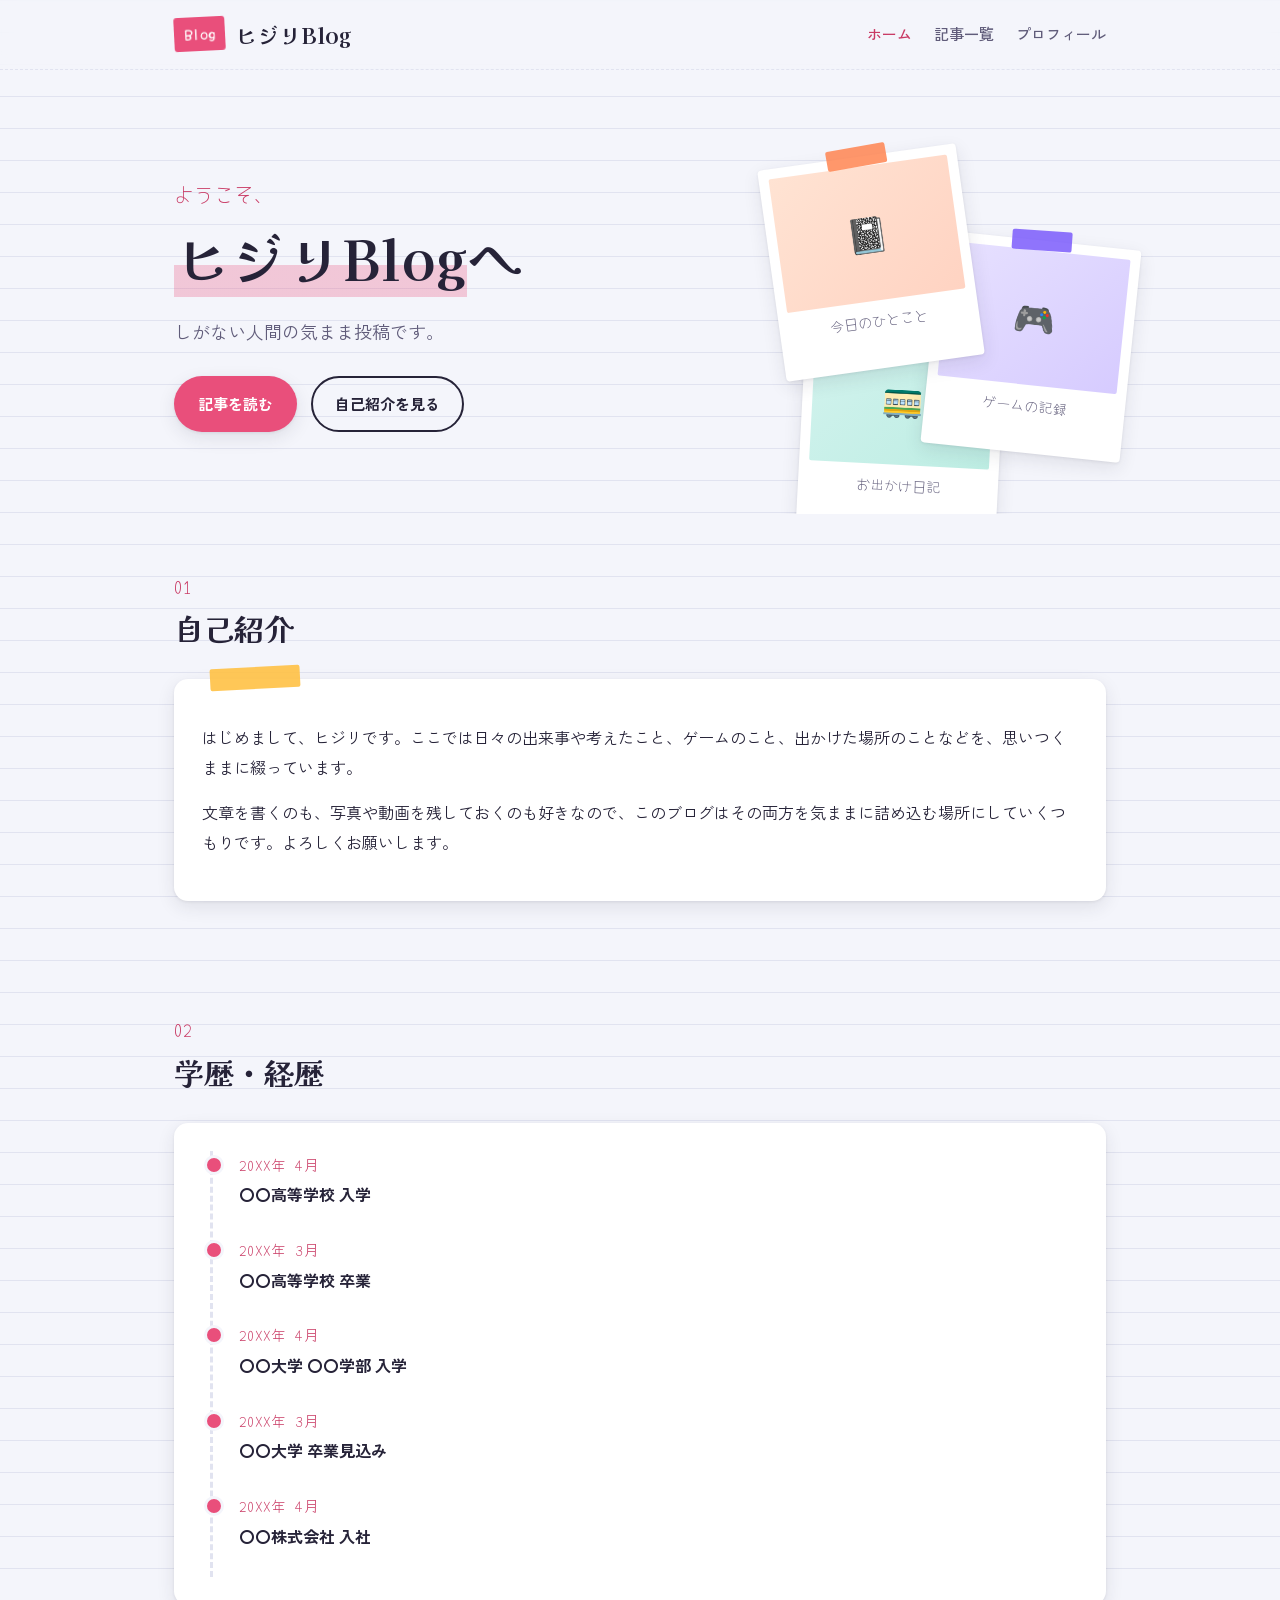
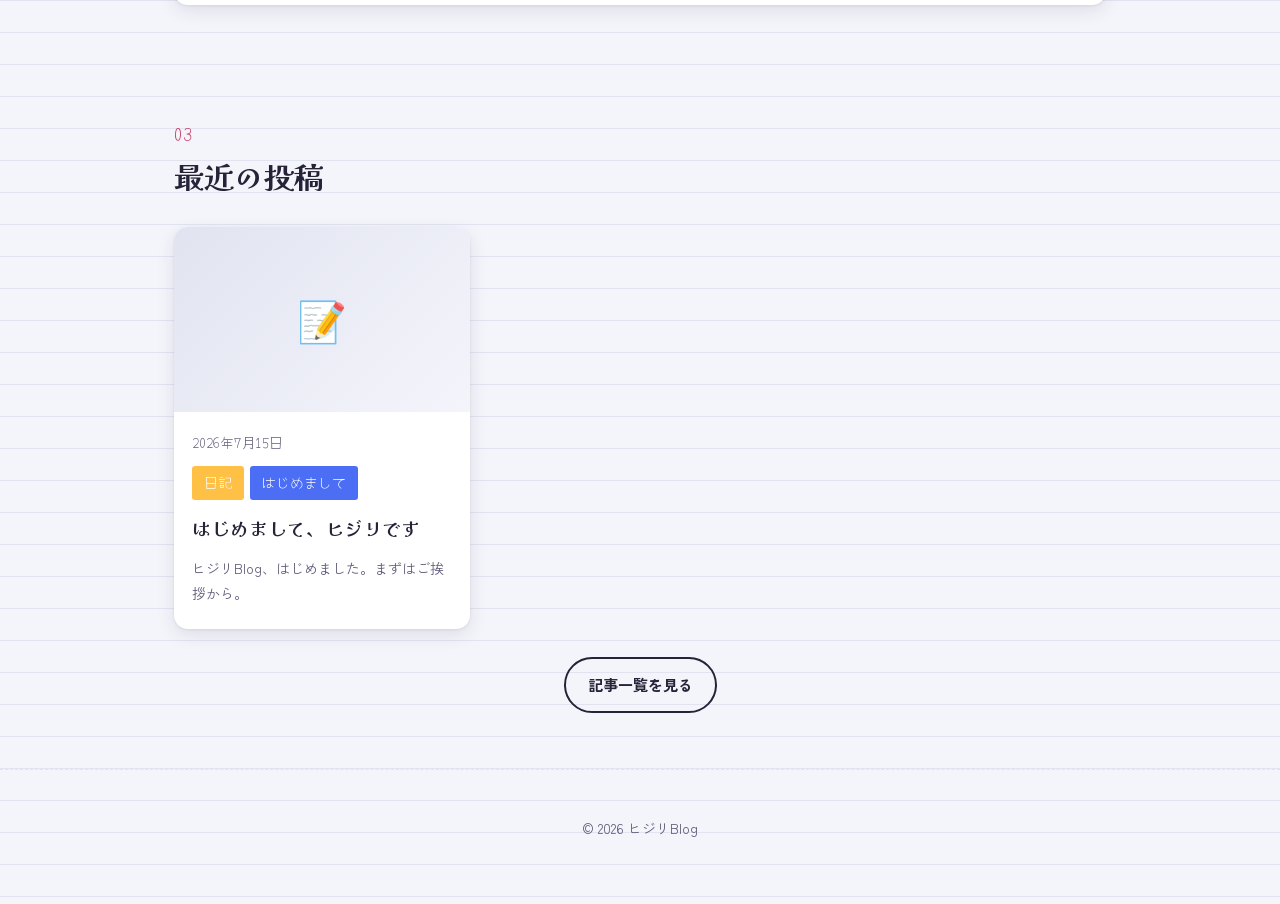
==== index.html @ 1317c4c9 "Add files via upload" ====
<!DOCTYPE html>
<html lang="ja">
<head>
<meta charset="UTF-8">
<meta name="viewport" content="width=device-width, initial-scale=1.0">
<title>ヒジリBlog — 日々を、彩り豊かに。</title>
<meta name="description" content="ヒジリBlog。自己紹介や経歴、日々の出来事、ゲームやお出かけの記録を綴る個人ブログ。">
<link rel="stylesheet" href="css/style.css">
</head>
<body>

<header class="site-header">
  <div class="wrap">
    <a href="index.html" class="brand-mark" style="text-decoration:none;">
      <span class="tape">Blog</span> ヒジリBlog
    </a>
    <nav class="main-nav">
      <a href="index.html">ホーム</a>
      <a href="blog.html">記事一覧</a>
      <a href="index.html#about">プロフィール</a>
    </nav>
  </div>
</header>

<section class="hero">
  <div class="wrap hero-inner">
    <div>
      <span class="hero-eyebrow">ようこそ、</span>
      <h1><span class="tape-title">ヒジリBlog</span>へ</h1>
      <p class="lead" id="hero-lead">しがない人間の気まま投稿です。</p>
      <div class="hero-actions">
        <a href="blog.html" class="btn btn-primary">記事を読む</a>
        <a href="index.html#about" class="btn btn-outline">自己紹介を見る</a>
      </div>
    </div>
    <div class="polaroid-stack" aria-hidden="true">
      <figure class="polaroid p1">
        <div class="washi" style="background:var(--cat-diary);"></div>
        <div class="frame" style="background:linear-gradient(135deg,#FFE3D3,#FFD3C2);">📓</div>
        <figcaption>今日のひとこと</figcaption>
      </figure>
      <figure class="polaroid p2">
        <div class="washi" style="background:var(--cat-game);"></div>
        <div class="frame" style="background:linear-gradient(135deg,#E7E1FF,#D6CBFF);">🎮</div>
        <figcaption>ゲームの記録</figcaption>
      </figure>
      <figure class="polaroid p3">
        <div class="washi" style="background:var(--cat-outing);"></div>
        <div class="frame" style="background:linear-gradient(135deg,#D3F3EE,#BDEDE3);">🚃</div>
        <figcaption>お出かけ日記</figcaption>
      </figure>
    </div>
  </div>
</section>

<section id="about">
  <div class="wrap">
    <div class="section-head">
      <span class="section-eyebrow">01</span>
      <h2>自己紹介</h2>
    </div>
    <div class="card about-card">
      <div class="washi-strip"></div>
      <div id="bio-content" class="bio">
        <p>読み込み中…</p>
      </div>
    </div>
  </div>
</section>

<section id="history">
  <div class="wrap">
    <div class="section-head">
      <span class="section-eyebrow">02</span>
      <h2>学歴・経歴</h2>
    </div>
    <div class="card">
      <ol class="timeline" id="timeline"></ol>
    </div>
  </div>
</section>

<section id="latest">
  <div class="wrap">
    <div class="section-head">
      <span class="section-eyebrow">03</span>
      <h2>最近の投稿</h2>
    </div>
    <div class="post-grid" id="latest-posts">
      <div class="empty-state"><div class="stamp">読み込み中…</div></div>
    </div>
    <div style="text-align:center;margin-top:28px;">
      <a href="blog.html" class="btn btn-outline">記事一覧を見る</a>
    </div>
  </div>
</section>

<footer class="site-footer">
  <div class="wrap">
    <p>© <span id="year"></span> ヒジリBlog</p>
  </div>
</footer>

<script>document.getElementById("year").textContent = new Date().getFullYear();</script>
<script src="js/site.js"></script>
</body>
</html>
---- css/style.css ----
/* ==========================================================================
   ヒジリBlog — デザイントークン
   コンセプト：色とりどりの「手帳・スクラップブック」
   ========================================================================== */

@import url('https://fonts.googleapis.com/css2?family=Kaisei+Decol:wght@400;700&family=Zen+Kaku+Gothic+New:wght@400;500;700;900&family=Yomogi&display=swap');

:root{
  /* --- カラー --- */
  --paper:        #F4F5FB;   /* 背景：淡いラベンダーブルーの紙 */
  --paper-line:   #E1E3F0;   /* ノートの罫線 */
  --ink:          #262338;   /* 本文の文字色 */
  --ink-soft:     #605C7A;   /* 補助テキスト */
  --white:        #FFFFFF;

  --brand:        #E94F7B;   /* ブランドのメインカラー（ラズベリーピンク） */
  --brand-dark:   #C93A64;

  --cat-diary:    #FF8552;   /* 日記：珊瑚オレンジ */
  --cat-game:     #7C5CFC;   /* ゲーム：バイオレット */
  --cat-outing:   #17A398;   /* お出かけ：ティール */
  --cat-other:    #FFC145;   /* その他：アンバー */

  /* --- タイポグラフィ --- */
  --font-display: 'Kaisei Decol', serif;
  --font-body:    'Zen Kaku Gothic New', sans-serif;
  --font-hand:    'Yomogi', cursive;

  /* --- その他 --- */
  --radius-card:  14px;
  --shadow-card:  0 6px 18px rgba(38, 35, 56, 0.10), 0 1px 3px rgba(38,35,56,0.08);
  --shadow-card-hover: 0 12px 28px rgba(38, 35, 56, 0.16), 0 2px 6px rgba(38,35,56,0.10);
}

*{ box-sizing: border-box; }

html{ scroll-behavior: smooth; }

body{
  margin: 0;
  background:
    linear-gradient(var(--paper-line) 1px, transparent 1px) 0 0/100% 32px,
    var(--paper);
  color: var(--ink);
  font-family: var(--font-body);
  line-height: 1.85;
  -webkit-font-smoothing: antialiased;
}

img, video{ max-width: 100%; display:block; }

a{ color: var(--brand-dark); text-decoration: none; }
a:hover{ text-decoration: underline; }

h1, h2, h3{
  font-family: var(--font-display);
  color: var(--ink);
  line-height: 1.4;
  margin: 0;
}

/* focus visibility */
a:focus-visible, button:focus-visible, input:focus-visible, textarea:focus-visible, [contenteditable]:focus-visible{
  outline: 3px solid var(--brand);
  outline-offset: 2px;
}

@media (prefers-reduced-motion: reduce){
  *{ animation: none !important; transition: none !important; }
}

.wrap{
  max-width: 980px;
  margin: 0 auto;
  padding: 0 24px;
}

/* ==========================================================================
   ヘッダー
   ========================================================================== */
.site-header{
  position: sticky;
  top: 0;
  z-index: 50;
  background: rgba(244, 245, 251, 0.86);
  backdrop-filter: blur(8px);
  border-bottom: 1px dashed var(--paper-line);
}
.site-header .wrap{
  display: flex;
  align-items: center;
  justify-content: space-between;
  padding-top: 14px;
  padding-bottom: 14px;
}
.brand-mark{
  display: flex;
  align-items: center;
  gap: 10px;
  font-family: var(--font-display);
  font-size: 22px;
  font-weight: 700;
  color: var(--ink);
}
.brand-mark .tape{
  display: inline-block;
  background: var(--brand);
  color: white;
  padding: 3px 10px;
  border-radius: 3px;
  transform: rotate(-3deg);
  font-size: 15px;
  font-family: var(--font-hand);
}
.main-nav{ display: flex; gap: 22px; align-items: center; }
.main-nav a{
  color: var(--ink-soft);
  font-weight: 500;
  font-size: 15px;
}
.main-nav a.is-active{ color: var(--brand-dark); }
.main-nav a:hover{ color: var(--brand-dark); text-decoration: none; }

/* ==========================================================================
   ヒーロー（コルクボード風）
   ========================================================================== */
.hero{
  position: relative;
  padding: 64px 0 40px;
  overflow: hidden;
}
.hero-inner{
  display: grid;
  grid-template-columns: 1.1fr 0.9fr;
  gap: 32px;
  align-items: center;
}
.hero-eyebrow{
  font-family: var(--font-hand);
  color: var(--brand-dark);
  font-size: 20px;
  margin-bottom: 6px;
  display: inline-block;
}
.hero h1{
  font-size: clamp(36px, 5.2vw, 56px);
  font-weight: 700;
}
.hero h1 .tape-title{
  background: linear-gradient(180deg, transparent 60%, rgba(233,79,123,0.28) 60%);
}
.hero p.lead{
  margin-top: 18px;
  font-size: 18px;
  color: var(--ink-soft);
  max-width: 46ch;
}
.hero-actions{ margin-top: 28px; display:flex; gap:14px; flex-wrap: wrap; }

.btn{
  display: inline-flex;
  align-items: center;
  gap: 8px;
  padding: 12px 22px;
  border-radius: 999px;
  font-weight: 700;
  font-size: 15px;
  border: 2px solid transparent;
  cursor: pointer;
  font-family: var(--font-body);
  transition: transform .15s ease, box-shadow .15s ease;
}
.btn:hover{ transform: translateY(-2px); text-decoration:none; }
.btn-primary{ background: var(--brand); color: white; box-shadow: var(--shadow-card); }
.btn-primary:hover{ background: var(--brand-dark); box-shadow: var(--shadow-card-hover); }
.btn-outline{ background: transparent; border-color: var(--ink); color: var(--ink); }
.btn-outline:hover{ background: var(--ink); color: var(--paper); }

/* Polaroid stack */
.polaroid-stack{
  position: relative;
  height: 340px;
}
.polaroid{
  position: absolute;
  width: 200px;
  background: white;
  padding: 10px 10px 34px;
  border-radius: 4px;
  box-shadow: var(--shadow-card);
  animation: float 6s ease-in-out infinite;
}
.polaroid .frame{
  width: 100%;
  aspect-ratio: 4/3;
  border-radius: 2px;
  display:flex; align-items:center; justify-content:center;
  font-size: 34px;
}
.polaroid figcaption{
  font-family: var(--font-hand);
  font-size: 14px;
  color: var(--ink-soft);
  margin-top: 8px;
  text-align: center;
}
.polaroid.p1{ top: 6px; left: 30px; transform: rotate(-8deg); animation-delay: 0s; z-index:3;}
.polaroid.p2{ top: 90px; left: 190px; transform: rotate(6deg); animation-delay: .8s; z-index:2;}
.polaroid.p3{ top: 170px; left: 60px; transform: rotate(3deg); animation-delay: 1.6s; z-index:1;}
.polaroid .washi{
  position:absolute; top:-10px; left: 50%; transform: translateX(-50%) rotate(-2deg);
  width: 60px; height: 20px; opacity: .85; border-radius: 2px;
}

@keyframes float{
  0%, 100%{ transform: translateY(0) rotate(var(--r, 0deg)); }
  50%{ transform: translateY(-10px) rotate(var(--r, 0deg)); }
}
.polaroid.p1{ --r: -8deg; }
.polaroid.p2{ --r: 6deg; }
.polaroid.p3{ --r: 3deg; }

/* ==========================================================================
   セクション共通
   ========================================================================== */
section{ padding: 56px 0; }
.section-head{ margin-bottom: 30px; }
.section-eyebrow{
  font-family: var(--font-hand);
  color: var(--brand-dark);
  font-size: 18px;
}
.section-head h2{ font-size: 30px; margin-top: 4px; }

.card{
  background: var(--white);
  border-radius: var(--radius-card);
  box-shadow: var(--shadow-card);
  padding: 28px;
}

/* 自己紹介 */
.about-card{ position: relative; }
.about-card .washi-strip{
  position: absolute;
  top: -12px; left: 36px;
  width: 90px; height: 22px;
  background: var(--cat-other);
  opacity: .9;
  transform: rotate(-3deg);
  border-radius: 2px;
}
.about-card .bio{ color: var(--ink); }

/* 経歴タイムライン */
.timeline{
  list-style: none;
  margin: 0; padding: 0;
  border-left: 3px dashed var(--paper-line);
  margin-left: 8px;
}
.timeline li{
  position: relative;
  padding: 0 0 26px 26px;
}
.timeline li::before{
  content: '';
  position: absolute;
  left: -9px; top: 4px;
  width: 14px; height: 14px;
  border-radius: 50%;
  background: var(--brand);
  border: 3px solid var(--paper);
}
.timeline .year{
  font-family: var(--font-hand);
  color: var(--brand-dark);
  font-size: 15px;
}
.timeline .title{ font-weight: 700; margin-top: 2px; }
.timeline .note{ color: var(--ink-soft); font-size: 14px; }

/* ==========================================================================
   カテゴリタグ（washi tape）
   ========================================================================== */
.tag{
  display: inline-flex;
  align-items: center;
  gap: 6px;
  font-family: var(--font-hand);
  font-size: 14px;
  padding: 4px 12px 5px;
  border-radius: 3px;
  color: white;
  white-space: nowrap;
}
.filter-bar{
  display: flex;
  gap: 10px;
  flex-wrap: wrap;
  margin-bottom: 28px;
}
.filter-chip{
  border: 2px solid var(--paper-line);
  background: white;
  padding: 8px 16px;
  border-radius: 999px;
  font-weight: 700;
  font-size: 14px;
  cursor: pointer;
  color: var(--ink-soft);
}
.filter-chip.is-active{ border-color: var(--chip-color, var(--brand)); color: var(--chip-color, var(--brand-dark)); }

.tag-row{ display: inline-flex; gap: 6px; flex-wrap: wrap; }

/* ==========================================================================
   投稿カード / 一覧
   ========================================================================== */
.post-grid{
  display: grid;
  grid-template-columns: repeat(auto-fill, minmax(260px, 1fr));
  gap: 22px;
}
.post-card{
  background: white;
  border-radius: var(--radius-card);
  box-shadow: var(--shadow-card);
  overflow: hidden;
  display: flex;
  flex-direction: column;
  transition: transform .18s ease, box-shadow .18s ease;
}
.post-card:hover{ transform: translateY(-4px) rotate(-0.3deg); box-shadow: var(--shadow-card-hover); }
.post-card a{ text-decoration: none; }
.post-thumb{
  aspect-ratio: 16/10;
  background: linear-gradient(135deg, var(--paper-line), var(--paper));
  display: flex; align-items: center; justify-content: center;
  font-size: 40px;
}
.post-body{ padding: 18px 18px 22px; display:flex; flex-direction:column; gap:10px; flex:1; }
.post-date{ font-family: var(--font-hand); color: var(--ink-soft); font-size: 14px; }
.post-title{ font-family: var(--font-display); font-size: 19px; font-weight: 700; color: var(--ink); }
.post-excerpt{ color: var(--ink-soft); font-size: 14px; flex: 1; }

.empty-state{
  text-align: center;
  padding: 60px 20px;
  color: var(--ink-soft);
}
.empty-state .stamp{
  font-family: var(--font-hand);
  font-size: 22px;
  color: var(--brand-dark);
}

/* ==========================================================================
   単一記事ページ
   ========================================================================== */
.post-header{ margin-bottom: 28px; }
.post-header h1{ font-size: clamp(28px, 4vw, 40px); margin-top: 10px; }
.post-meta{ display:flex; gap:12px; align-items:center; color: var(--ink-soft); font-family: var(--font-hand); font-size: 15px; }
.post-content{ font-size: 17px; }
.post-content p{ margin: 0 0 1.2em; }
.post-content img, .post-content video{ border-radius: var(--radius-card); box-shadow: var(--shadow-card); margin: 20px 0; }
.post-content blockquote{
  border-left: 4px solid var(--brand);
  margin: 20px 0; padding: 4px 20px;
  color: var(--ink-soft); font-style: italic;
}
.post-content h2{ font-size: 24px; margin: 28px 0 12px; }
.post-content ul, .post-content ol{ padding-left: 1.4em; }

/* ==========================================================================
   フッター
   ========================================================================== */
.site-footer{
  border-top: 1px dashed var(--paper-line);
  padding: 32px 0 48px;
  color: var(--ink-soft);
  font-size: 14px;
  text-align: center;
}
.site-footer a{ color: var(--ink-soft); }

/* ==========================================================================
   管理画面（admin.html）
   ========================================================================== */
.admin-shell{ min-height: 100vh; }
.gate{
  min-height: 70vh;
  display: flex; align-items:center; justify-content:center;
  padding: 24px;
}
.gate-card{ max-width: 380px; width: 100%; text-align:center; }
.gate-card h1{ font-size: 24px; margin-bottom: 6px; }
.gate-card p{ color: var(--ink-soft); font-size: 14px; margin-bottom: 22px;}
.gate-card input{
  width: 100%; padding: 12px 14px; margin-bottom: 12px;
  border: 2px solid var(--paper-line); border-radius: 10px;
  font-family: var(--font-body); font-size: 15px;
}
.gate-error{ color: var(--brand-dark); font-size: 13px; min-height: 18px; margin-top: 4px;}

.admin-tabs{ display:flex; gap:10px; margin-bottom: 24px; flex-wrap: wrap; }
.admin-tab-btn{
  padding: 10px 18px; border-radius: 999px; border: 2px solid var(--paper-line);
  background: white; font-weight: 700; cursor:pointer; color: var(--ink-soft);
}
.admin-tab-btn.is-active{ border-color: var(--brand); color: var(--brand-dark); }
.admin-panel{ display:none; }
.admin-panel.is-active{ display:block; }

.field{ margin-bottom: 18px; }
.field label{ display:block; font-weight: 700; margin-bottom: 6px; font-size: 14px; }
.field input[type=text], .field input[type=date], .field select, .field textarea{
  width: 100%; padding: 11px 13px; border: 2px solid var(--paper-line); border-radius: 10px;
  font-family: var(--font-body); font-size: 15px; background: white;
}

.editor-toolbar{
  display:flex; gap:6px; flex-wrap:wrap;
  background: white; border: 2px solid var(--paper-line); border-bottom:none;
  border-radius: 10px 10px 0 0; padding: 8px;
}
.editor-toolbar button{
  border:none; background: var(--paper); width:34px; height:34px; border-radius:8px;
  cursor:pointer; font-weight:700; font-size: 14px; color: var(--ink);
}
.editor-toolbar button:hover{ background: var(--paper-line); }
.editor-toolbar label.upload-btn{
  border:none; background: var(--paper); width:34px; height:34px; border-radius:8px;
  cursor:pointer; display:flex; align-items:center; justify-content:center; font-size:16px;
}
#editor{
  min-height: 260px;
  border: 2px solid var(--paper-line);
  border-radius: 0 0 10px 10px;
  padding: 16px;
  background: white;
  font-size: 16px;
}

.post-list-row{
  display:flex; align-items:center; justify-content:space-between;
  padding: 14px 18px; background:white; border-radius: 12px; margin-bottom:10px;
  box-shadow: var(--shadow-card);
}
.post-list-row .meta{ display:flex; gap:12px; align-items:center; }
.row-actions button{
  border:none; background: var(--paper); padding: 7px 14px; border-radius: 8px;
  font-weight:700; cursor:pointer; margin-left: 8px;
}
.row-actions button.danger{ color: var(--brand-dark); }

.status-banner{
  padding: 12px 16px; border-radius: 10px; margin-bottom: 18px; font-weight: 700; font-size: 14px;
}
.status-banner.ok{ background: #E4F7EF; color: #147A5A; }
.status-banner.err{ background: #FDEAEE; color: var(--brand-dark); }
.status-banner.busy{ background: #EFEEFC; color: #4B3FBF; }

@media (max-width: 800px){
  .hero-inner{ grid-template-columns: 1fr; }
  .polaroid-stack{ height: 260px; }
}
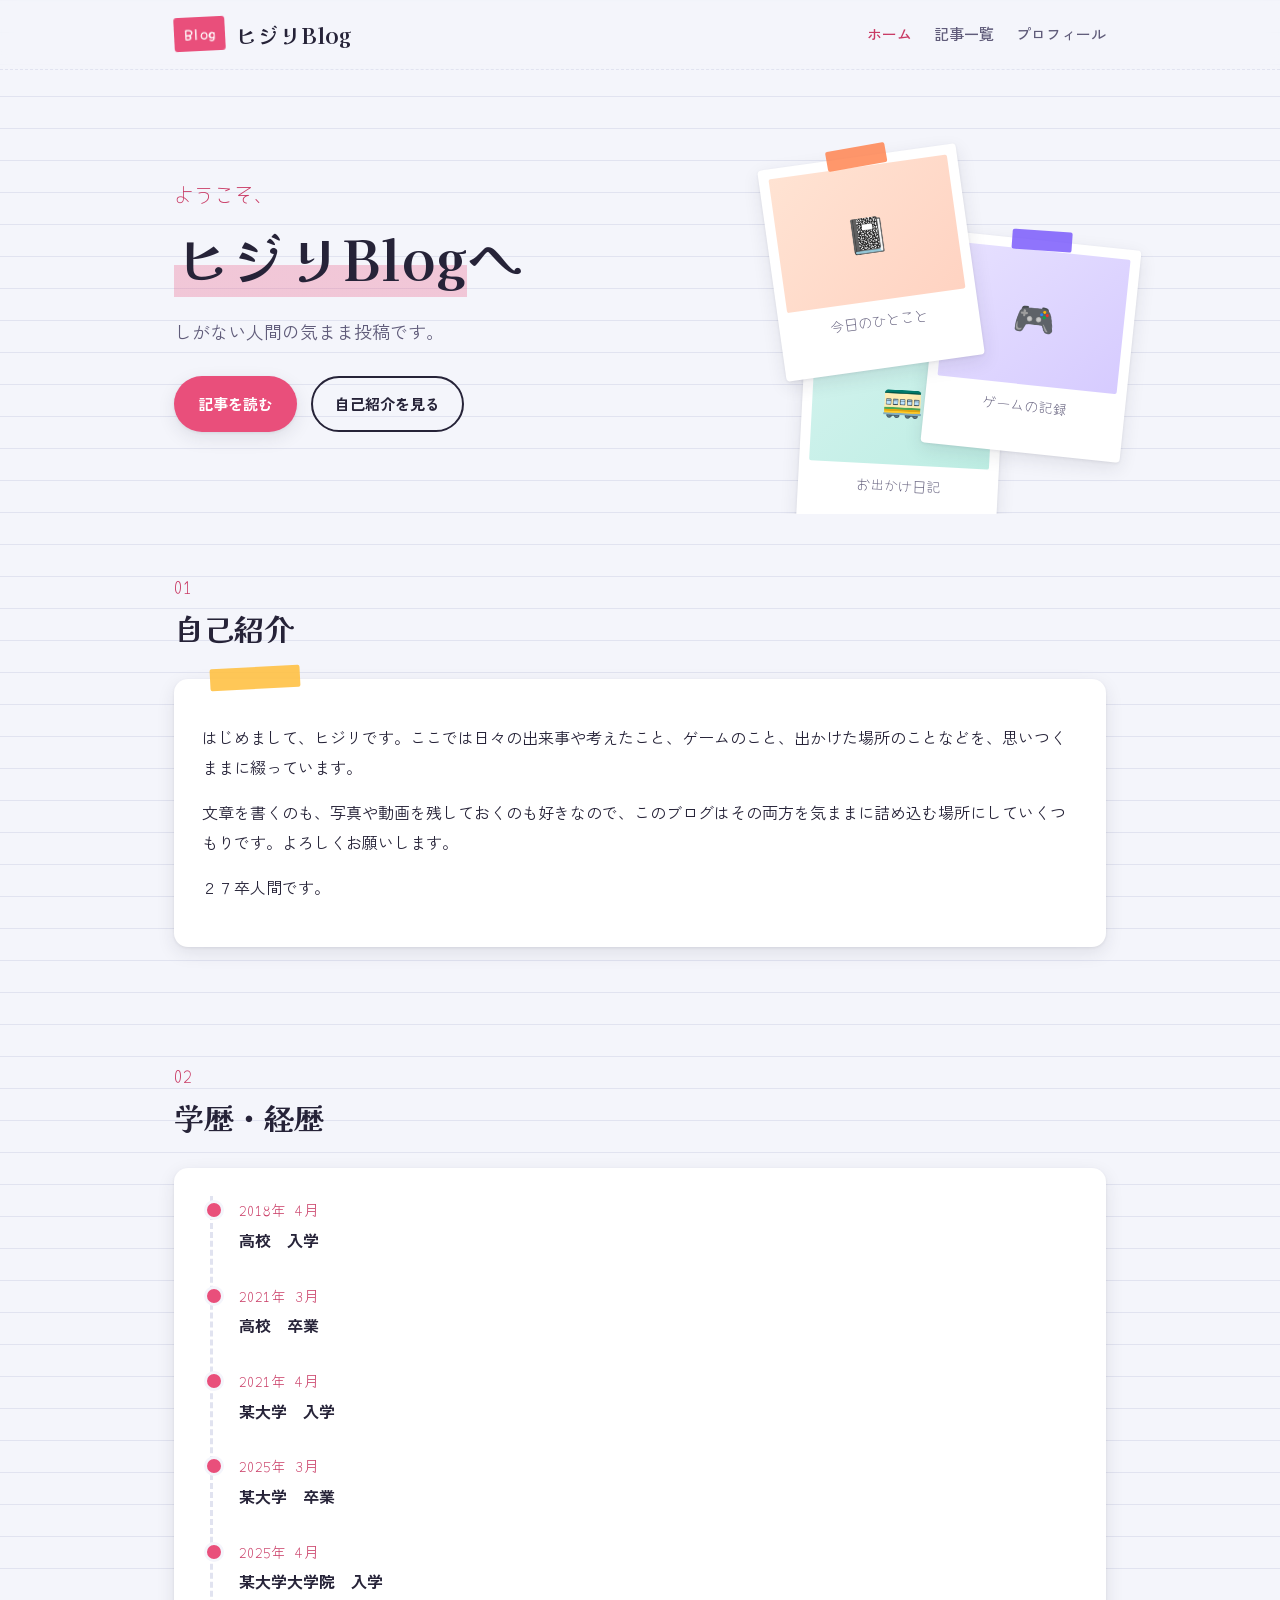
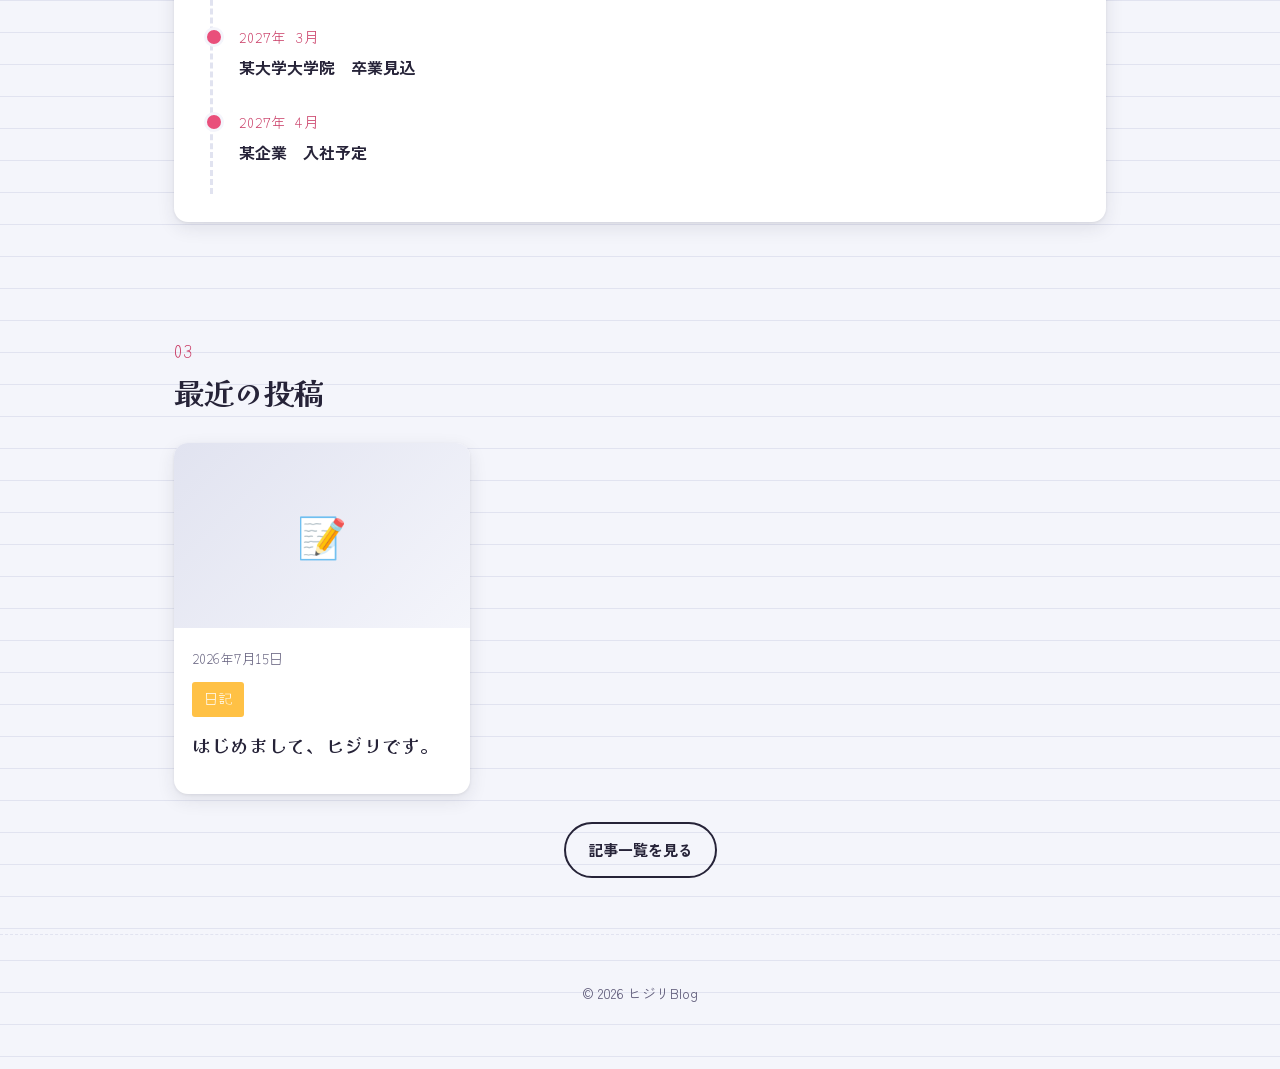
==== commit c679c61b: "Add files via upload" ====
--- a/index.html
+++ b/index.html
@@ -2,6 +2,14 @@
 <html lang="ja">
 <head>
 <meta charset="UTF-8">
+<!-- Google tag (gtag.js) -->
+<script async src="https://www.googletagmanager.com/gtag/js?id=G-3GF5QQV0DH"></script>
+<script>
+  window.dataLayer = window.dataLayer || [];
+  function gtag(){dataLayer.push(arguments);}
+  gtag('js', new Date());
+  gtag('config', 'G-3GF5QQV0DH');
+</script>
 <meta name="viewport" content="width=device-width, initial-scale=1.0">
 <title>ヒジリBlog — 日々を、彩り豊かに。</title>
 <meta name="description" content="ヒジリBlog。自己紹介や経歴、日々の出来事、ゲームやお出かけの記録を綴る個人ブログ。">
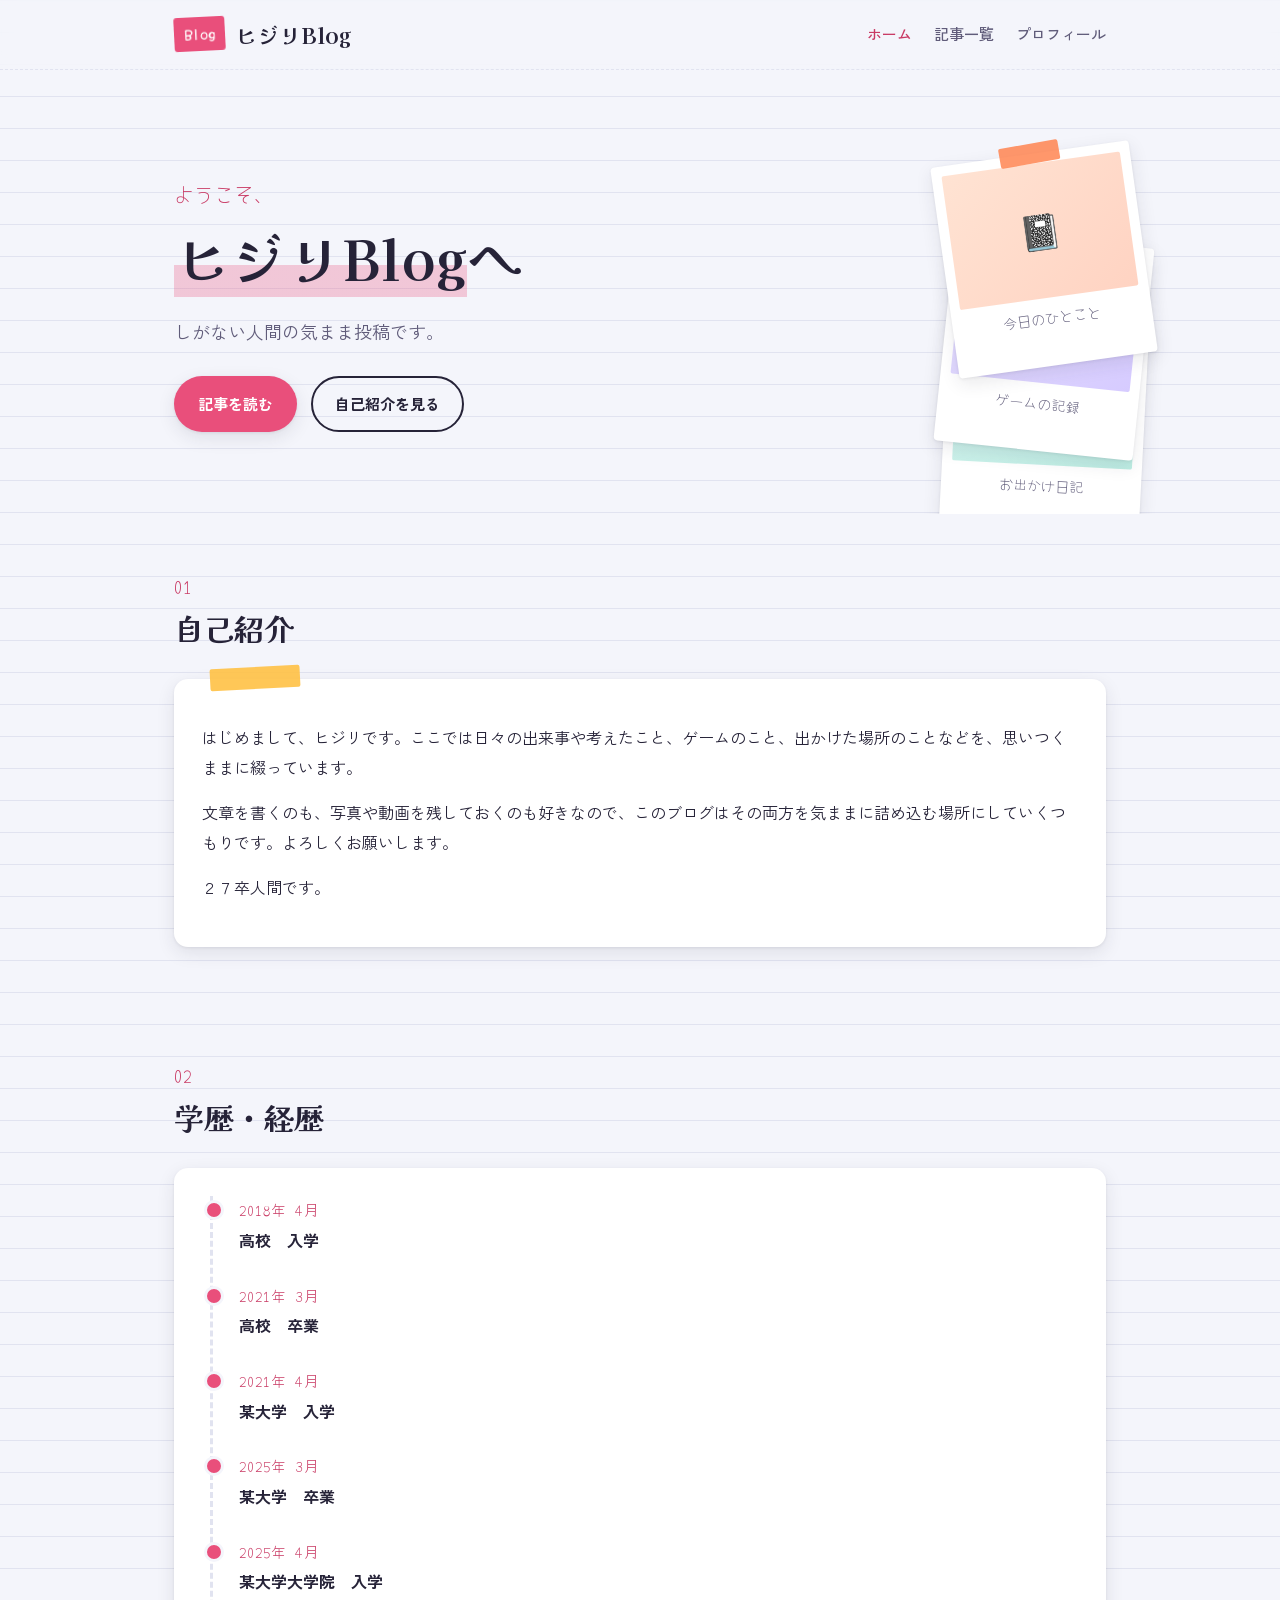
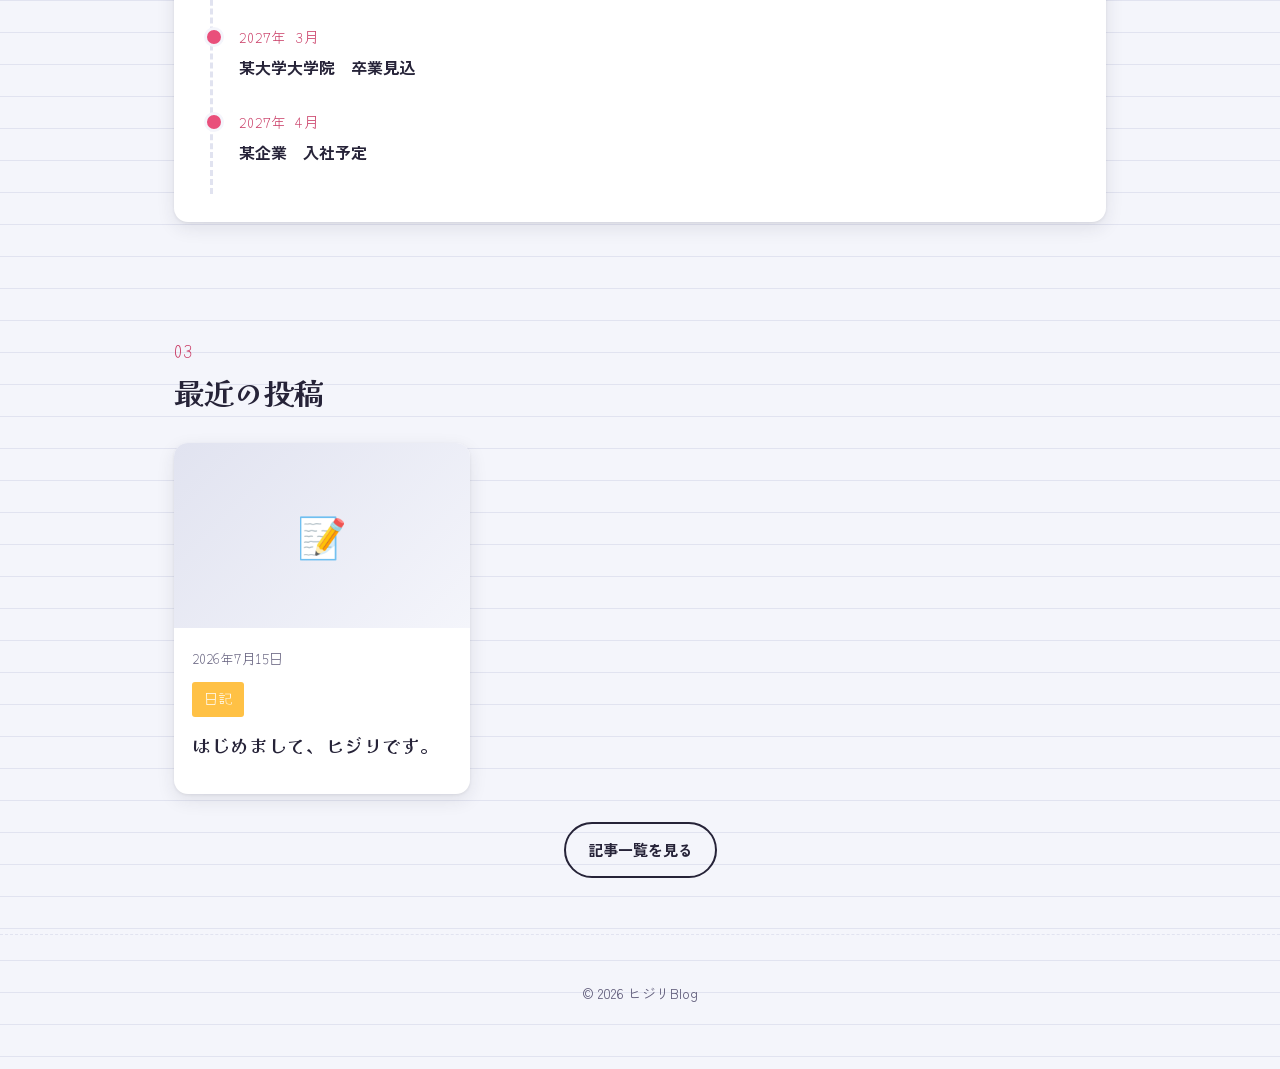
==== commit 7e515bdb: "Add files via upload" ====
--- a/index.html
+++ b/index.html
@@ -13,7 +13,7 @@
 <meta name="viewport" content="width=device-width, initial-scale=1.0">
 <title>ヒジリBlog — 日々を、彩り豊かに。</title>
 <meta name="description" content="ヒジリBlog。自己紹介や経歴、日々の出来事、ゲームやお出かけの記録を綴る個人ブログ。">
-<link rel="stylesheet" href="css/style.css">
+<link rel="stylesheet" href="css/style.css?v=3">
 </head>
 <body>
 
@@ -110,6 +110,6 @@
 </footer>
 
 <script>document.getElementById("year").textContent = new Date().getFullYear();</script>
-<script src="js/site.js"></script>
+<script src="js/site.js?v=3"></script>
 </body>
 </html>
--- a/css/style.css
+++ b/css/style.css
@@ -179,13 +179,15 @@
 /* Polaroid stack */
 .polaroid-stack{
   position: relative;
-  height: 340px;
+  height: clamp(220px, 46vw, 340px);
+  max-width: 420px;
+  margin: 0 auto;
 }
 .polaroid{
   position: absolute;
-  width: 200px;
+  width: clamp(112px, 30vw, 200px);
   background: white;
-  padding: 10px 10px 34px;
+  padding: clamp(6px, 1.6vw, 10px) clamp(6px, 1.6vw, 10px) clamp(22px, 5vw, 34px);
   border-radius: 4px;
   box-shadow: var(--shadow-card);
   animation: float 6s ease-in-out infinite;
@@ -195,18 +197,19 @@
   aspect-ratio: 4/3;
   border-radius: 2px;
   display:flex; align-items:center; justify-content:center;
-  font-size: 34px;
+  font-size: clamp(20px, 5vw, 34px);
 }
 .polaroid figcaption{
   font-family: var(--font-hand);
-  font-size: 14px;
+  font-size: clamp(11px, 2.6vw, 14px);
   color: var(--ink-soft);
   margin-top: 8px;
   text-align: center;
-}
-.polaroid.p1{ top: 6px; left: 30px; transform: rotate(-8deg); animation-delay: 0s; z-index:3;}
-.polaroid.p2{ top: 90px; left: 190px; transform: rotate(6deg); animation-delay: .8s; z-index:2;}
-.polaroid.p3{ top: 170px; left: 60px; transform: rotate(3deg); animation-delay: 1.6s; z-index:1;}
+  white-space: nowrap;
+}
+.polaroid.p1{ top: 1%;  left: 4%;  transform: rotate(-8deg); animation-delay: 0s;  z-index:3;}
+.polaroid.p2{ top: 26%; left: 44%; transform: rotate(6deg);  animation-delay: .8s; z-index:2;}
+.polaroid.p3{ top: 50%; left: 12%; transform: rotate(3deg);  animation-delay: 1.6s; z-index:1;}
 .polaroid .washi{
   position:absolute; top:-10px; left: 50%; transform: translateX(-50%) rotate(-2deg);
   width: 60px; height: 20px; opacity: .85; border-radius: 2px;
@@ -413,6 +416,7 @@
 .admin-panel.is-active{ display:block; }
 
 .field{ margin-bottom: 18px; }
+.field-row{ display: grid; grid-template-columns: 1fr 1fr; gap: 16px; }
 .field label{ display:block; font-weight: 700; margin-bottom: 6px; font-size: 14px; }
 .field input[type=text], .field input[type=date], .field select, .field textarea{
   width: 100%; padding: 11px 13px; border: 2px solid var(--paper-line); border-radius: 10px;
@@ -454,6 +458,18 @@
 }
 .row-actions button.danger{ color: var(--brand-dark); }
 
+.history-row{
+  display: grid;
+  grid-template-columns: 1fr 2fr 2fr auto;
+  gap: 8px;
+  margin-bottom: 8px;
+  align-items: center;
+}
+.history-row .h-remove{
+  border: none; background: var(--paper); border-radius: 8px;
+  padding: 8px 12px; cursor: pointer; color: var(--brand-dark);
+}
+
 .status-banner{
   padding: 12px 16px; border-radius: 10px; margin-bottom: 18px; font-weight: 700; font-size: 14px;
 }
@@ -463,5 +479,26 @@
 
 @media (max-width: 800px){
   .hero-inner{ grid-template-columns: 1fr; }
-  .polaroid-stack{ height: 260px; }
-}
+}
+
+@media (max-width: 600px){
+  .wrap{ padding: 0 16px; }
+  section{ padding: 40px 0; }
+  .hero{ padding: 36px 0 20px; }
+  .section-head h2{ font-size: 24px; }
+  .card{ padding: 20px; }
+
+  .site-header .wrap{ flex-wrap: wrap; justify-content: center; gap: 6px; padding-top: 10px; padding-bottom: 10px; }
+  .brand-mark{ font-size: 19px; }
+  .main-nav{ gap: 16px; flex-wrap: wrap; justify-content: center; }
+
+  .history-row{ grid-template-columns: 1fr; }
+  .history-row .h-remove{ justify-self: end; }
+
+  .field-row{ grid-template-columns: 1fr; }
+
+  .post-list-row{ flex-wrap: wrap; gap: 10px; }
+  .post-list-row .meta{ flex-wrap: wrap; }
+
+  .about-card .washi-strip{ left: 50%; transform: translateX(-50%) rotate(-3deg); }
+}
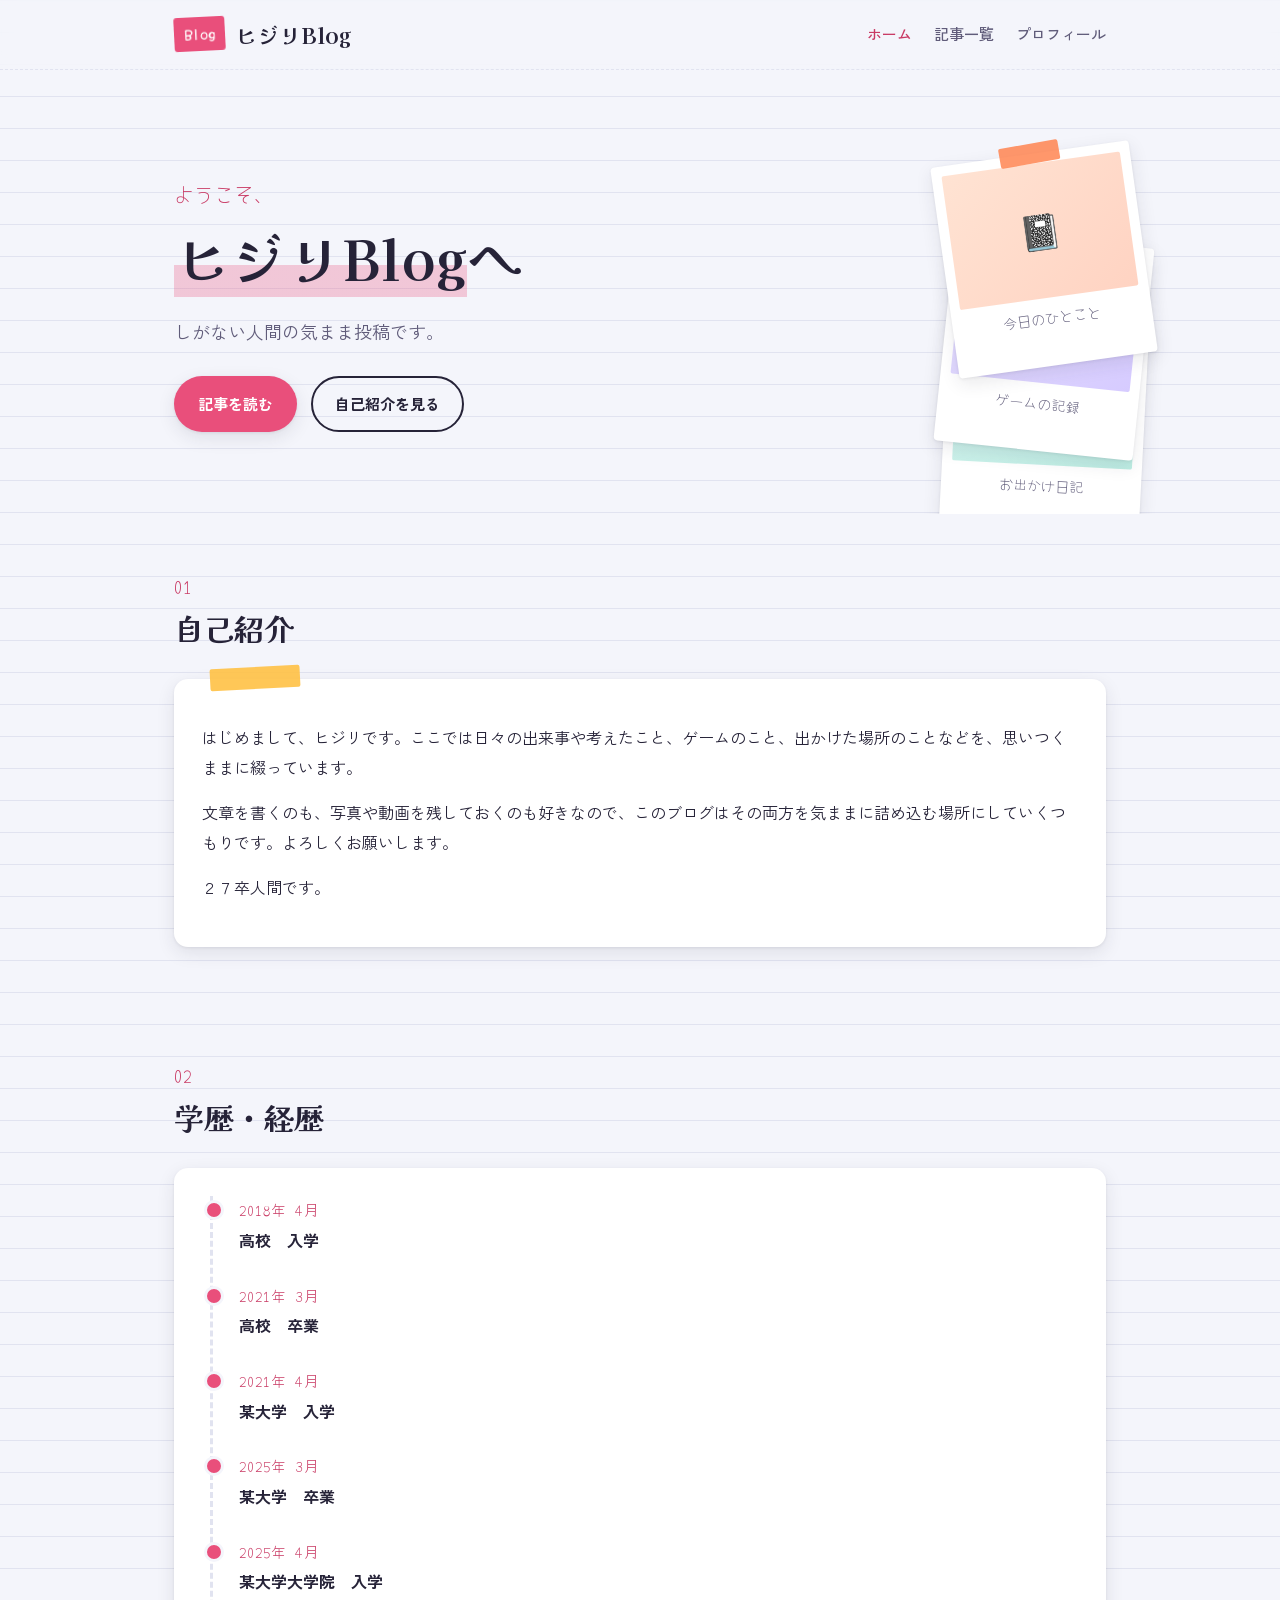
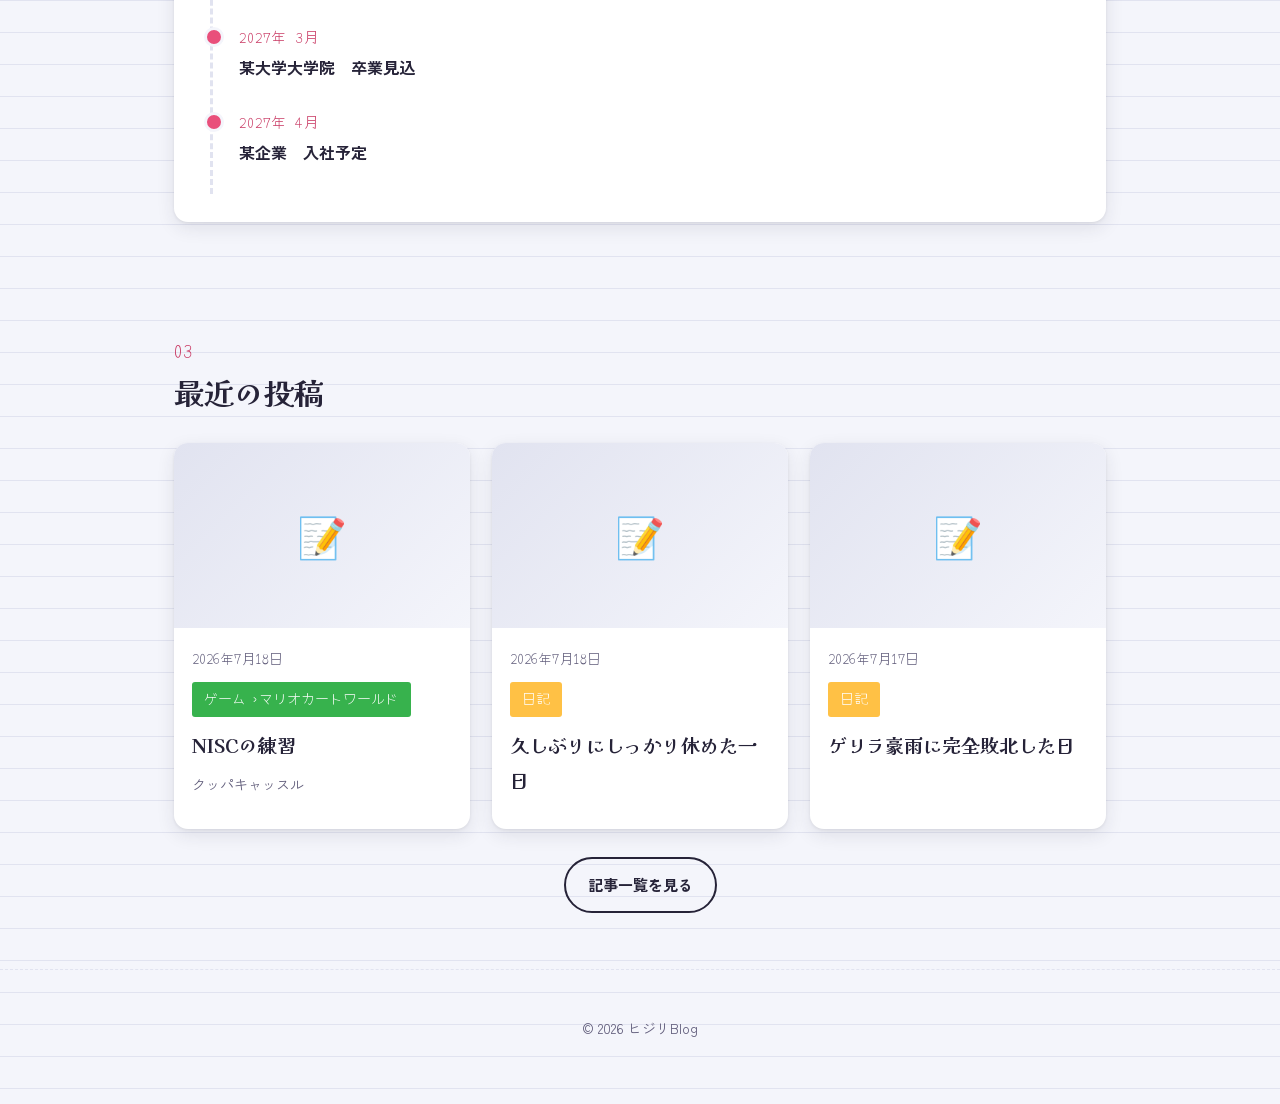
==== commit 3d0826e8: "Add files via upload" ====
--- a/index.html
+++ b/index.html
@@ -13,7 +13,7 @@
 <meta name="viewport" content="width=device-width, initial-scale=1.0">
 <title>ヒジリBlog — 日々を、彩り豊かに。</title>
 <meta name="description" content="ヒジリBlog。自己紹介や経歴、日々の出来事、ゲームやお出かけの記録を綴る個人ブログ。">
-<link rel="stylesheet" href="css/style.css?v=3">
+<link rel="stylesheet" href="css/style.css?v=4">
 </head>
 <body>
 
@@ -110,6 +110,6 @@
 </footer>
 
 <script>document.getElementById("year").textContent = new Date().getFullYear();</script>
-<script src="js/site.js?v=3"></script>
+<script src="js/site.js?v=4"></script>
 </body>
 </html>
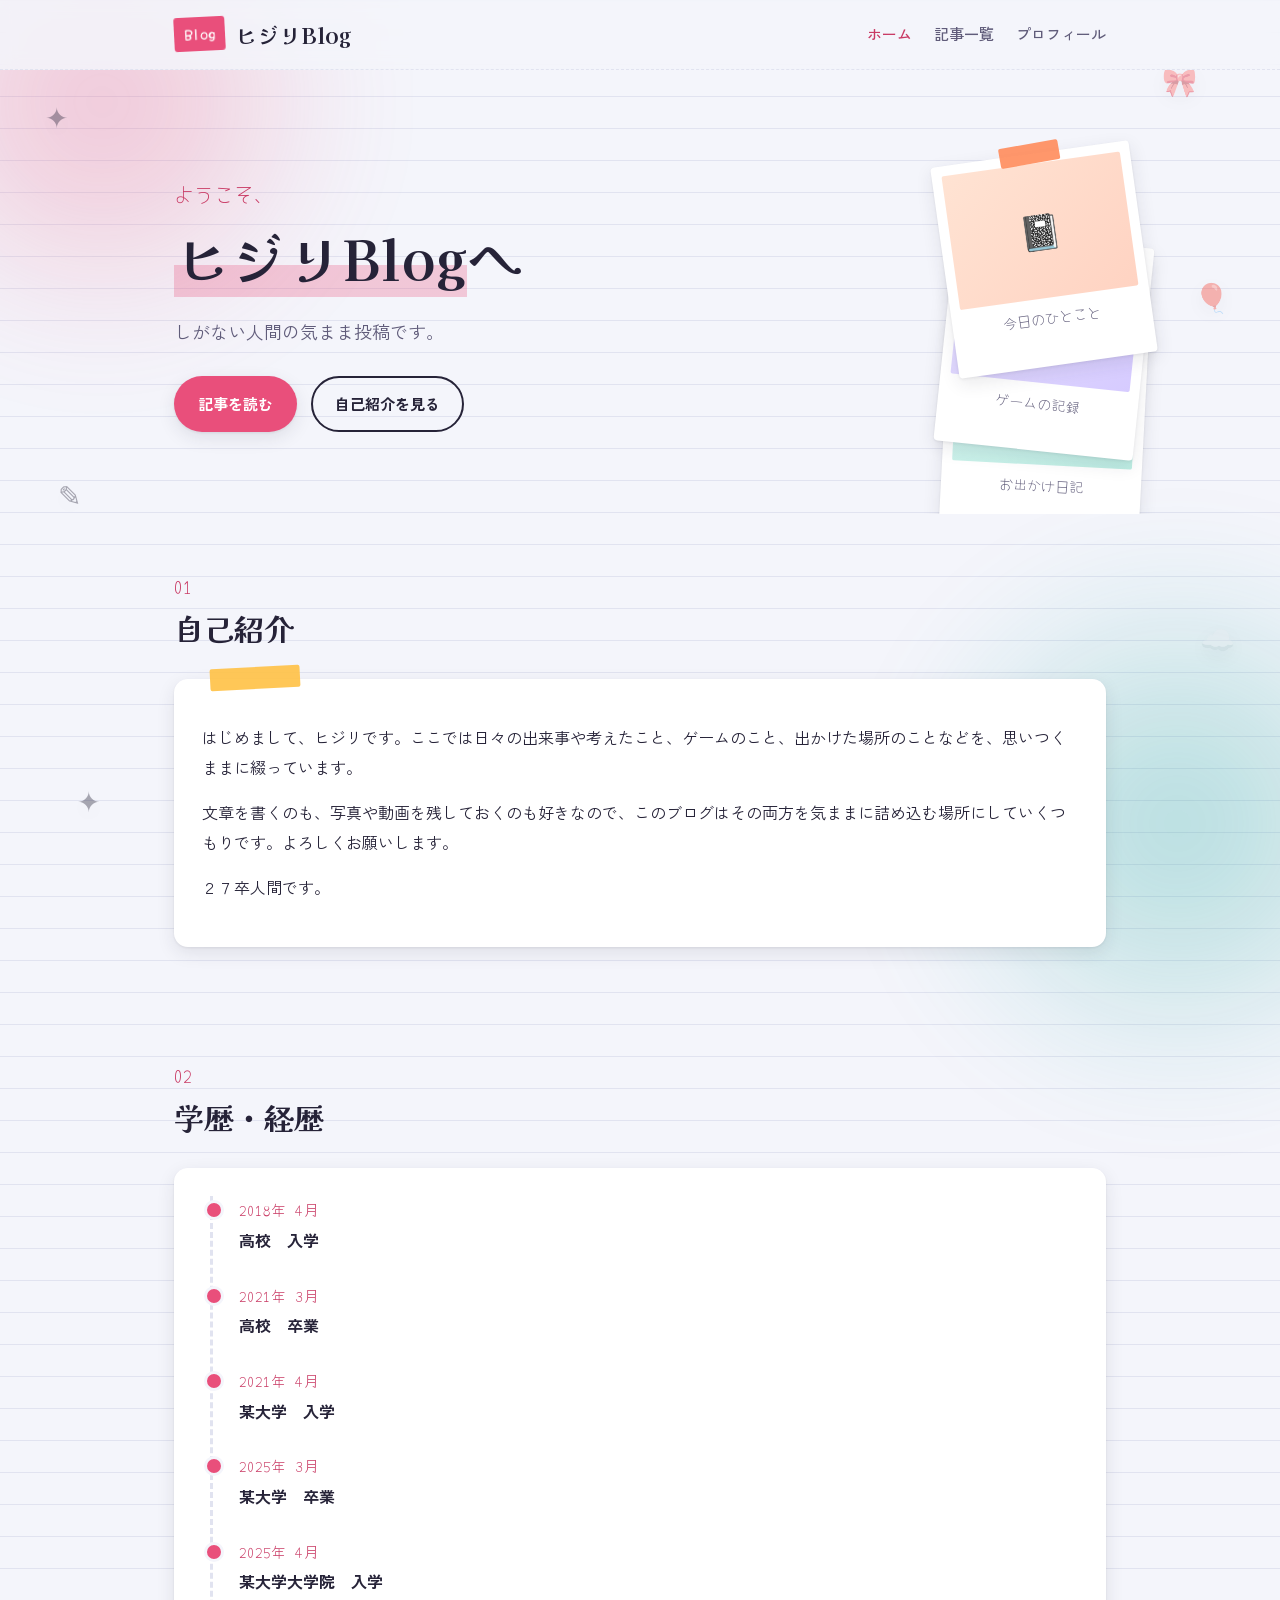
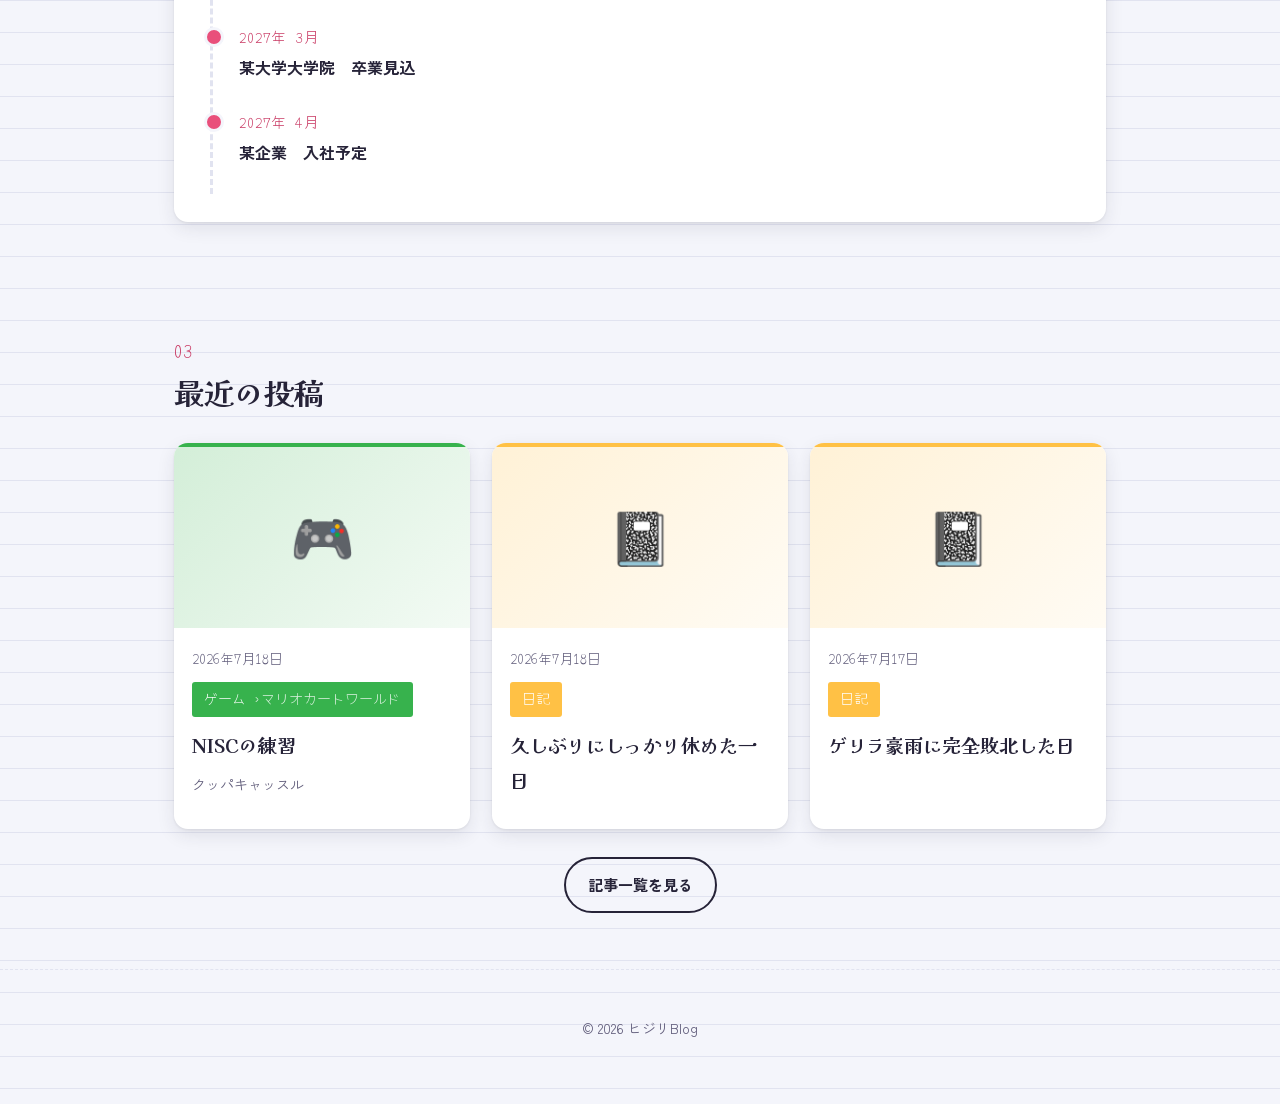
==== commit c0b71159: "Add files via upload" ====
--- a/index.html
+++ b/index.html
@@ -13,7 +13,7 @@
 <meta name="viewport" content="width=device-width, initial-scale=1.0">
 <title>ヒジリBlog — 日々を、彩り豊かに。</title>
 <meta name="description" content="ヒジリBlog。自己紹介や経歴、日々の出来事、ゲームやお出かけの記録を綴る個人ブログ。">
-<link rel="stylesheet" href="css/style.css?v=4">
+<link rel="stylesheet" href="css/style.css?v=5">
 </head>
 <body>
 
@@ -110,6 +110,6 @@
 </footer>
 
 <script>document.getElementById("year").textContent = new Date().getFullYear();</script>
-<script src="js/site.js?v=4"></script>
+<script src="js/site.js?v=5"></script>
 </body>
 </html>
--- a/css/style.css
+++ b/css/style.css
@@ -37,6 +37,7 @@
 html{ scroll-behavior: smooth; }
 
 body{
+  position: relative;
   margin: 0;
   background:
     linear-gradient(var(--paper-line) 1px, transparent 1px) 0 0/100% 32px,
@@ -45,6 +46,63 @@
   font-family: var(--font-body);
   line-height: 1.85;
   -webkit-font-smoothing: antialiased;
+  overflow-x: hidden;
+}
+
+/* ふわっと動く背景のグラデーション（余白のさみしさを埋める） */
+body::before, body::after{
+  content: '';
+  position: fixed;
+  border-radius: 50%;
+  filter: blur(60px);
+  opacity: .32;
+  pointer-events: none;
+  z-index: -2;
+  animation: bgDrift 24s ease-in-out infinite;
+}
+body::before{
+  width: 40vw; height: 40vw; max-width: 540px; max-height: 540px;
+  top: -12vw; left: -12vw;
+  background: radial-gradient(circle, var(--brand), transparent 70%);
+}
+body::after{
+  width: 44vw; height: 44vw; max-width: 580px; max-height: 580px;
+  bottom: -16vw; right: -14vw;
+  background: radial-gradient(circle, var(--cat-outing), transparent 70%);
+  animation-delay: -11s;
+}
+@keyframes bgDrift{
+  0%, 100%{ transform: translate(0, 0) scale(1); }
+  50%{ transform: translate(3vw, 2.5vw) scale(1.1); }
+}
+
+/* 広い画面の左右の余白を埋める、浮遊するモチーフ */
+#bg-decor{
+  position: fixed;
+  inset: 0;
+  pointer-events: none;
+  z-index: -1;
+  display: none;
+}
+@media (min-width: 1180px){
+  #bg-decor{ display: block; }
+  #bg-decor .deco{
+    position: absolute;
+    font-size: clamp(22px, 2.2vw, 32px);
+    opacity: .38;
+    filter: drop-shadow(0 6px 10px rgba(38,35,56,.12));
+    animation: decoFloat 8s ease-in-out infinite;
+  }
+  #bg-decor .d1{ top: 10%;  left: 3.5%;  animation-delay: 0s;   }
+  #bg-decor .d2{ top: 30%;  right: 4%;   animation-delay: 1.3s; }
+  #bg-decor .d3{ top: 52%;  left: 4.5%;  animation-delay: 2.6s; }
+  #bg-decor .d4{ top: 68%;  right: 3.5%; animation-delay: .7s;  }
+  #bg-decor .d5{ top: 86%;  left: 6%;    animation-delay: 1.9s; }
+  #bg-decor .d6{ top: 6%;   right: 6.5%; animation-delay: 3.2s; }
+}
+@keyframes decoFloat{
+  0%, 100%{ transform: translateY(0) rotate(0deg); }
+  50%{ transform: translateY(-16px) rotate(8deg); }
 }
 
 img, video{ max-width: 100%; display:block; }
@@ -316,6 +374,92 @@
 .filter-chip.is-active{ border-color: var(--chip-color, var(--brand)); color: var(--chip-color, var(--brand-dark)); }
 
 .tag-row{ display: inline-flex; gap: 6px; flex-wrap: wrap; }
+.tag .tag-sub{ opacity: .85; font-weight: 400; margin-left: 2px; }
+
+/* 階層タグの絞り込みドロップダウン */
+.tag-filter-group{ position: relative; display: inline-flex; align-items: center; gap: 2px; }
+.tag-caret{
+  border: 2px solid var(--paper-line);
+  background: white;
+  width: 30px; height: 30px;
+  border-radius: 999px;
+  cursor: pointer;
+  font-size: 11px;
+  color: var(--ink-soft);
+  display: flex; align-items: center; justify-content: center;
+  padding: 0;
+}
+.tag-caret:hover{ border-color: var(--brand); color: var(--brand-dark); }
+.tag-dropdown{
+  position: absolute;
+  top: calc(100% + 12px);
+  left: 0;
+  background: white;
+  border: none;
+  border-radius: 16px;
+  padding: 10px;
+  display: flex;
+  flex-direction: column;
+  gap: 3px;
+  min-width: 190px;
+  max-width: 260px;
+  box-shadow: 0 16px 34px rgba(38,35,56,.18), 0 3px 10px rgba(38,35,56,.10);
+  z-index: 40;
+  opacity: 0;
+  visibility: hidden;
+  transform: translateY(-6px) scale(.97);
+  transform-origin: top left;
+  transition: opacity .18s ease, transform .18s ease, visibility .18s;
+}
+.tag-dropdown::before{
+  content: '';
+  position: absolute;
+  top: -6px; left: 20px;
+  width: 14px; height: 14px;
+  background: white;
+  border-radius: 3px;
+  transform: rotate(45deg);
+}
+.tag-dropdown-label{
+  font-family: var(--font-hand);
+  font-size: 12px;
+  color: var(--ink-soft);
+  padding: 2px 10px 6px;
+  border-bottom: 1px dashed var(--paper-line);
+  margin-bottom: 4px;
+}
+.tag-filter-group:hover .tag-dropdown,
+.tag-filter-group.is-open .tag-dropdown{
+  opacity: 1;
+  visibility: visible;
+  transform: translateY(0) scale(1);
+}
+.tag-dropdown-chip{
+  display: flex;
+  align-items: center;
+  gap: 9px;
+  border: none;
+  background: transparent;
+  border-radius: 10px;
+  padding: 9px 10px;
+  text-align: left;
+  font-weight: 700;
+  font-size: 13px;
+  color: var(--ink-soft);
+  cursor: pointer;
+  white-space: nowrap;
+  transition: background .15s ease, transform .15s ease, color .15s ease;
+}
+.tag-dropdown-chip::before{
+  content: '';
+  width: 9px; height: 9px;
+  border-radius: 50%;
+  background: var(--chip-color, var(--brand));
+  flex-shrink: 0;
+  box-shadow: 0 0 0 3px color-mix(in srgb, var(--chip-color, var(--brand)) 20%, transparent);
+}
+.tag-dropdown-chip:hover{ background: var(--paper); transform: translateX(3px); color: var(--ink); }
+.tag-dropdown-chip.is-active{ background: var(--paper); color: var(--chip-color, var(--brand-dark)); }
 
 /* ==========================================================================
    投稿カード / 一覧
@@ -332,16 +476,56 @@
   overflow: hidden;
   display: flex;
   flex-direction: column;
-  transition: transform .18s ease, box-shadow .18s ease;
-}
-.post-card:hover{ transform: translateY(-4px) rotate(-0.3deg); box-shadow: var(--shadow-card-hover); }
-.post-card a{ text-decoration: none; }
+  transition: transform .2s ease, box-shadow .2s ease;
+}
+.post-card:hover{ transform: translateY(-6px) rotate(-0.3deg); box-shadow: var(--shadow-card-hover); }
+.post-card a{ text-decoration: none; display:flex; flex-direction:column; height:100%; }
 .post-thumb{
+  position: relative;
   aspect-ratio: 16/10;
-  background: linear-gradient(135deg, var(--paper-line), var(--paper));
+  overflow: hidden;
+}
+.post-thumb::before{
+  content: '';
+  position: absolute;
+  top: 0; left: 0; right: 0;
+  height: 4px;
+  background: var(--accent, var(--brand));
+  z-index: 2;
+}
+.thumb-photo{
+  width: 100%; height: 100%;
+  object-fit: cover;
+  transition: transform .4s ease;
+}
+.post-card:hover .thumb-photo{ transform: scale(1.09) rotate(0.5deg); }
+.thumb-overlay{
+  position: absolute;
+  inset: 0;
+  display: flex;
+  align-items: flex-end;
+  padding: 14px;
+  background: linear-gradient(180deg, transparent 40%, rgba(38,35,56,.62) 100%);
+  opacity: 0;
+  transition: opacity .25s ease;
+}
+.post-card:hover .thumb-overlay{ opacity: 1; }
+.thumb-overlay span{
+  color: white;
+  font-family: var(--font-hand);
+  font-size: 16px;
+  font-weight: 700;
+}
+.thumb-icon-tile{
+  width: 100%; height: 100%;
   display: flex; align-items: center; justify-content: center;
-  font-size: 40px;
-}
+}
+.thumb-icon{
+  font-size: clamp(34px, 9vw, 52px);
+  display: inline-block;
+  transition: transform .3s ease;
+}
+.post-card:hover .thumb-icon{ transform: scale(1.2) rotate(-8deg); }
 .post-body{ padding: 18px 18px 22px; display:flex; flex-direction:column; gap:10px; flex:1; }
 .post-date{ font-family: var(--font-hand); color: var(--ink-soft); font-size: 14px; }
 .post-title{ font-family: var(--font-display); font-size: 19px; font-weight: 700; color: var(--ink); }
@@ -417,6 +601,18 @@
 
 .field{ margin-bottom: 18px; }
 .field-row{ display: grid; grid-template-columns: 1fr 1fr; gap: 16px; }
+.icon-picker{ display: flex; flex-wrap: wrap; gap: 6px; margin-top: 8px; }
+.icon-pick{
+  border: 2px solid var(--paper-line);
+  background: white;
+  width: 40px; height: 40px;
+  border-radius: 10px;
+  font-size: 18px;
+  cursor: pointer;
+  display: flex; align-items: center; justify-content: center;
+}
+.icon-pick:last-child{ width: auto; padding: 0 10px; font-size: 12px; font-weight: 700; color: var(--ink-soft); }
+.icon-pick:hover{ border-color: var(--brand); }
 .field label{ display:block; font-weight: 700; margin-bottom: 6px; font-size: 14px; }
 .field input[type=text], .field input[type=date], .field select, .field textarea{
   width: 100%; padding: 11px 13px; border: 2px solid var(--paper-line); border-radius: 10px;
